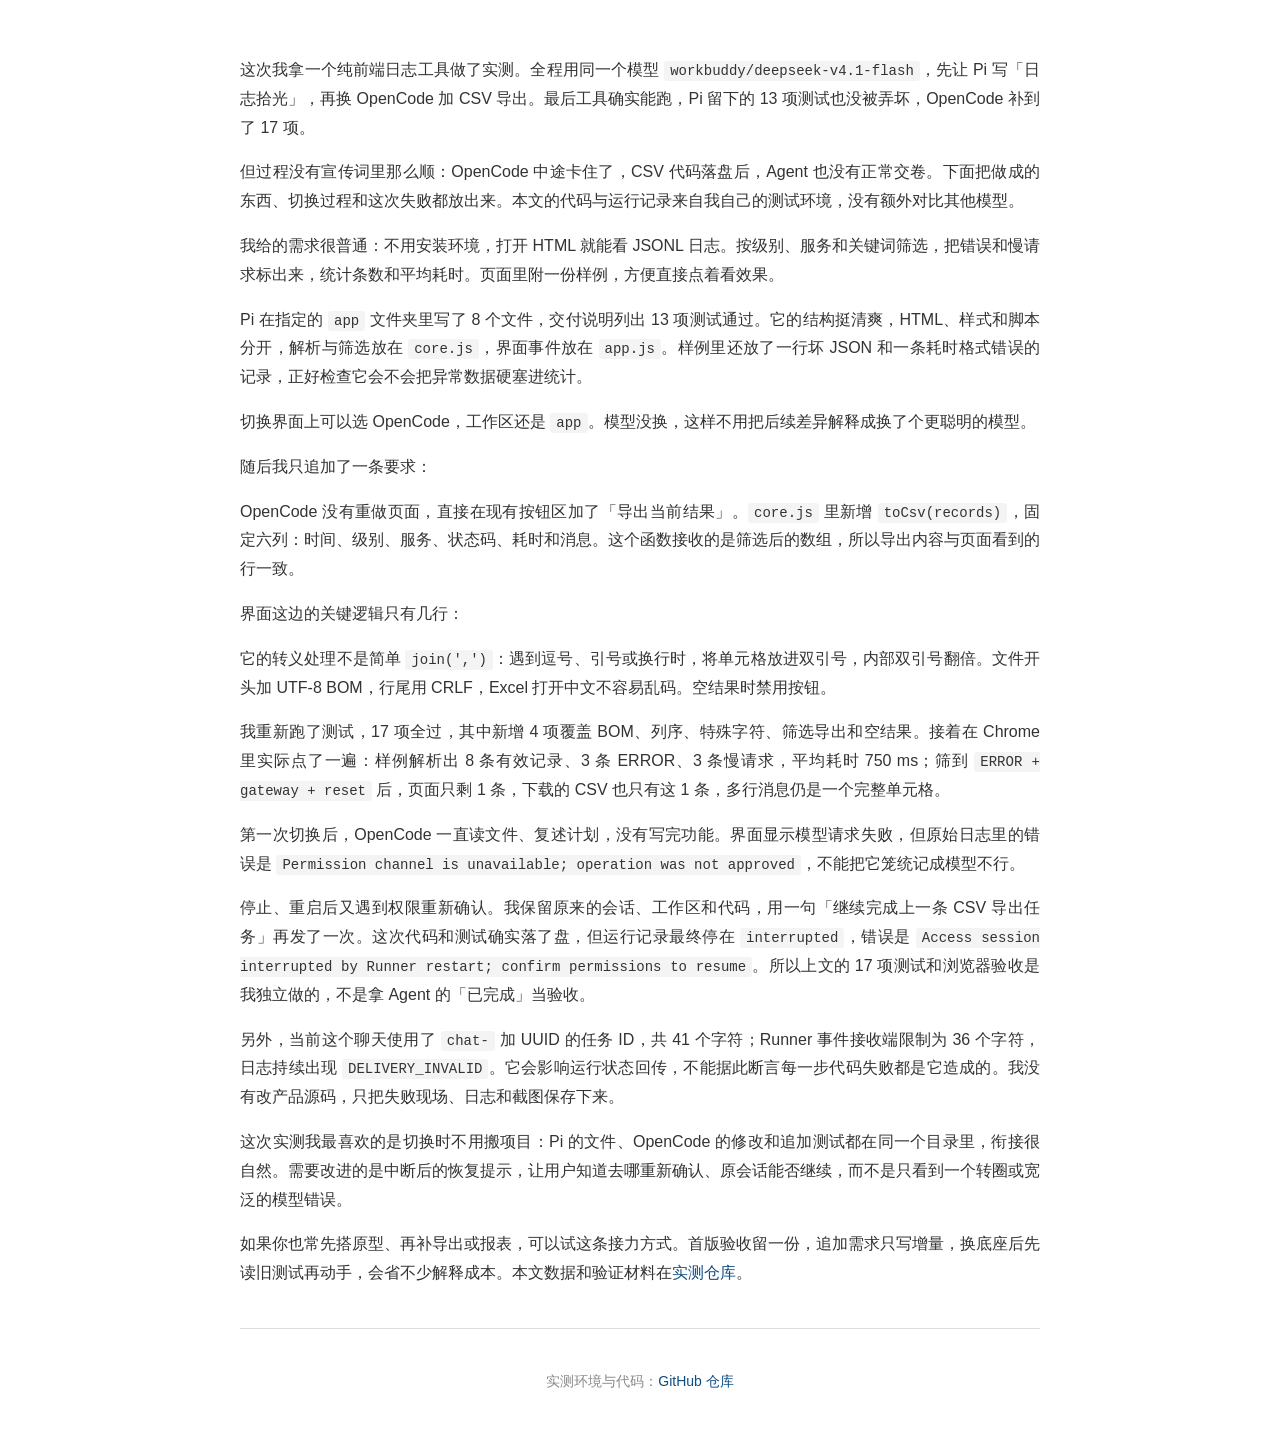
==== article.html @ 6776e80d "Cross-base development handoff evaluation: Pi + OpenCode log viewer with CSV export" ====
<!DOCTYPE html>
<html lang="zh-CN">
<head>
    <meta charset="UTF-8">
    <meta name="viewport" content="width=device-width, initial-scale=1.0">
    <title>我让 Pi 和 OpenCode 接力写了个日志工具，SoduWork 的跨底座开发实测</title>
    <style>
        body { max-width: 800px; margin: 0 auto; padding: 40px 20px; font-family: -apple-system, BlinkMacSystemFont, "Segoe UI", Roboto, "Helvetica Neue", Arial, "PingFang SC", "Microsoft YaHei", sans-serif; line-height: 1.8; color: #333; }
        h1 { color: #0F4C81; border-bottom: 2px solid #0F4C81; padding-bottom: 10px; font-size: 28px; }
        h2 { color: #0F4C81; margin-top: 40px; font-size: 22px; }
        h3 { color: #1a5a8a; margin-top: 30px; font-size: 18px; }
        code { background: #f4f4f4; padding: 2px 6px; border-radius: 3px; font-family: Consolas, Monaco, "Courier New", monospace; font-size: 14px; }
        pre { background: #f4f4f4; padding: 16px; border-radius: 8px; overflow-x: auto; border: 1px solid #e0e0e0; }
        pre code { background: none; padding: 0; font-size: 13px; line-height: 1.5; }
        img { max-width: 100%; height: auto; display: block; margin: 24px auto; border: 1px solid #ddd; border-radius: 4px; box-shadow: 0 2px 8px rgba(0,0,0,0.1); }
        a { color: #0F4C81; text-decoration: none; }
        a:hover { text-decoration: underline; }
        blockquote { border-left: 4px solid #0F4C81; margin: 16px 0; padding: 12px 20px; color: #555; background: #f8f9fa; border-radius: 0 4px 4px 0; }
        p { margin: 16px 0; text-align: justify; }
        strong { color: #222; }
    </style>
</head>
<body>
<p>这次我拿一个纯前端日志工具做了实测。全程用同一个模型 <code>workbuddy/deepseek-v4.1-flash</code>，先让 Pi 写「日志拾光」，再换 OpenCode 加 CSV 导出。最后工具确实能跑，Pi 留下的 13 项测试也没被弄坏，OpenCode 补到了 17 项。</p>
<p>但过程没有宣传词里那么顺：OpenCode 中途卡住了，CSV 代码落盘后，Agent 也没有正常交卷。下面把做成的东西、切换过程和这次失败都放出来。本文的代码与运行记录来自我自己的测试环境，没有额外对比其他模型。</p>
<p>我给的需求很普通：不用安装环境，打开 HTML 就能看 JSONL 日志。按级别、服务和关键词筛选，把错误和慢请求标出来，统计条数和平均耗时。页面里附一份样例，方便直接点着看效果。</p>
<p>Pi 在指定的 <code>app</code> 文件夹里写了 8 个文件，交付说明列出 13 项测试通过。它的结构挺清爽，HTML、样式和脚本分开，解析与筛选放在 <code>core.js</code>，界面事件放在 <code>app.js</code>。样例里还放了一行坏 JSON 和一条耗时格式错误的记录，正好检查它会不会把异常数据硬塞进统计。</p>
<p>切换界面上可以选 OpenCode，工作区还是 <code>app</code>。模型没换，这样不用把后续差异解释成换了个更聪明的模型。</p>
<p>随后我只追加了一条要求：</p>
<p>OpenCode 没有重做页面，直接在现有按钮区加了「导出当前结果」。<code>core.js</code> 里新增 <code>toCsv(records)</code>，固定六列：时间、级别、服务、状态码、耗时和消息。这个函数接收的是筛选后的数组，所以导出内容与页面看到的行一致。</p>
<p>界面这边的关键逻辑只有几行：</p>
<p>它的转义处理不是简单 <code>join(',')</code>：遇到逗号、引号或换行时，将单元格放进双引号，内部双引号翻倍。文件开头加 UTF-8 BOM，行尾用 CRLF，Excel 打开中文不容易乱码。空结果时禁用按钮。</p>
<p>我重新跑了测试，17 项全过，其中新增 4 项覆盖 BOM、列序、特殊字符、筛选导出和空结果。接着在 Chrome 里实际点了一遍：样例解析出 8 条有效记录、3 条 ERROR、3 条慢请求，平均耗时 750 ms；筛到 <code>ERROR + gateway + reset</code> 后，页面只剩 1 条，下载的 CSV 也只有这 1 条，多行消息仍是一个完整单元格。</p>
<p>第一次切换后，OpenCode 一直读文件、复述计划，没有写完功能。界面显示模型请求失败，但原始日志里的错误是 <code>Permission channel is unavailable; operation was not approved</code>，不能把它笼统记成模型不行。</p>
<p>停止、重启后又遇到权限重新确认。我保留原来的会话、工作区和代码，用一句「继续完成上一条 CSV 导出任务」再发了一次。这次代码和测试确实落了盘，但运行记录最终停在 <code>interrupted</code>，错误是 <code>Access session interrupted by Runner restart; confirm permissions to resume</code>。所以上文的 17 项测试和浏览器验收是我独立做的，不是拿 Agent 的「已完成」当验收。</p>
<p>另外，当前这个聊天使用了 <code>chat-</code> 加 UUID 的任务 ID，共 41 个字符；Runner 事件接收端限制为 36 个字符，日志持续出现 <code>DELIVERY_INVALID</code>。它会影响运行状态回传，不能据此断言每一步代码失败都是它造成的。我没有改产品源码，只把失败现场、日志和截图保存下来。</p>
<p>这次实测我最喜欢的是切换时不用搬项目：Pi 的文件、OpenCode 的修改和追加测试都在同一个目录里，衔接很自然。需要改进的是中断后的恢复提示，让用户知道去哪重新确认、原会话能否继续，而不是只看到一个转圈或宽泛的模型错误。</p>
<p>如果你也常先搭原型、再补导出或报表，可以试这条接力方式。首版验收留一份，追加需求只写增量，换底座后先读旧测试再动手，会省不少解释成本。本文数据和验证材料在<a href="https://github.com/YJduck123/soduwork-opencode-handoff-eval">实测仓库</a>。</p>
<hr style="margin: 40px 0; border: none; border-top: 1px solid #ddd;">
<p style="text-align: center; color: #888; font-size: 14px;">实测环境与代码：<a href="https://github.com/YJduck123/soduwork-opencode-handoff-eval">GitHub 仓库</a></p>
</body>
</html>
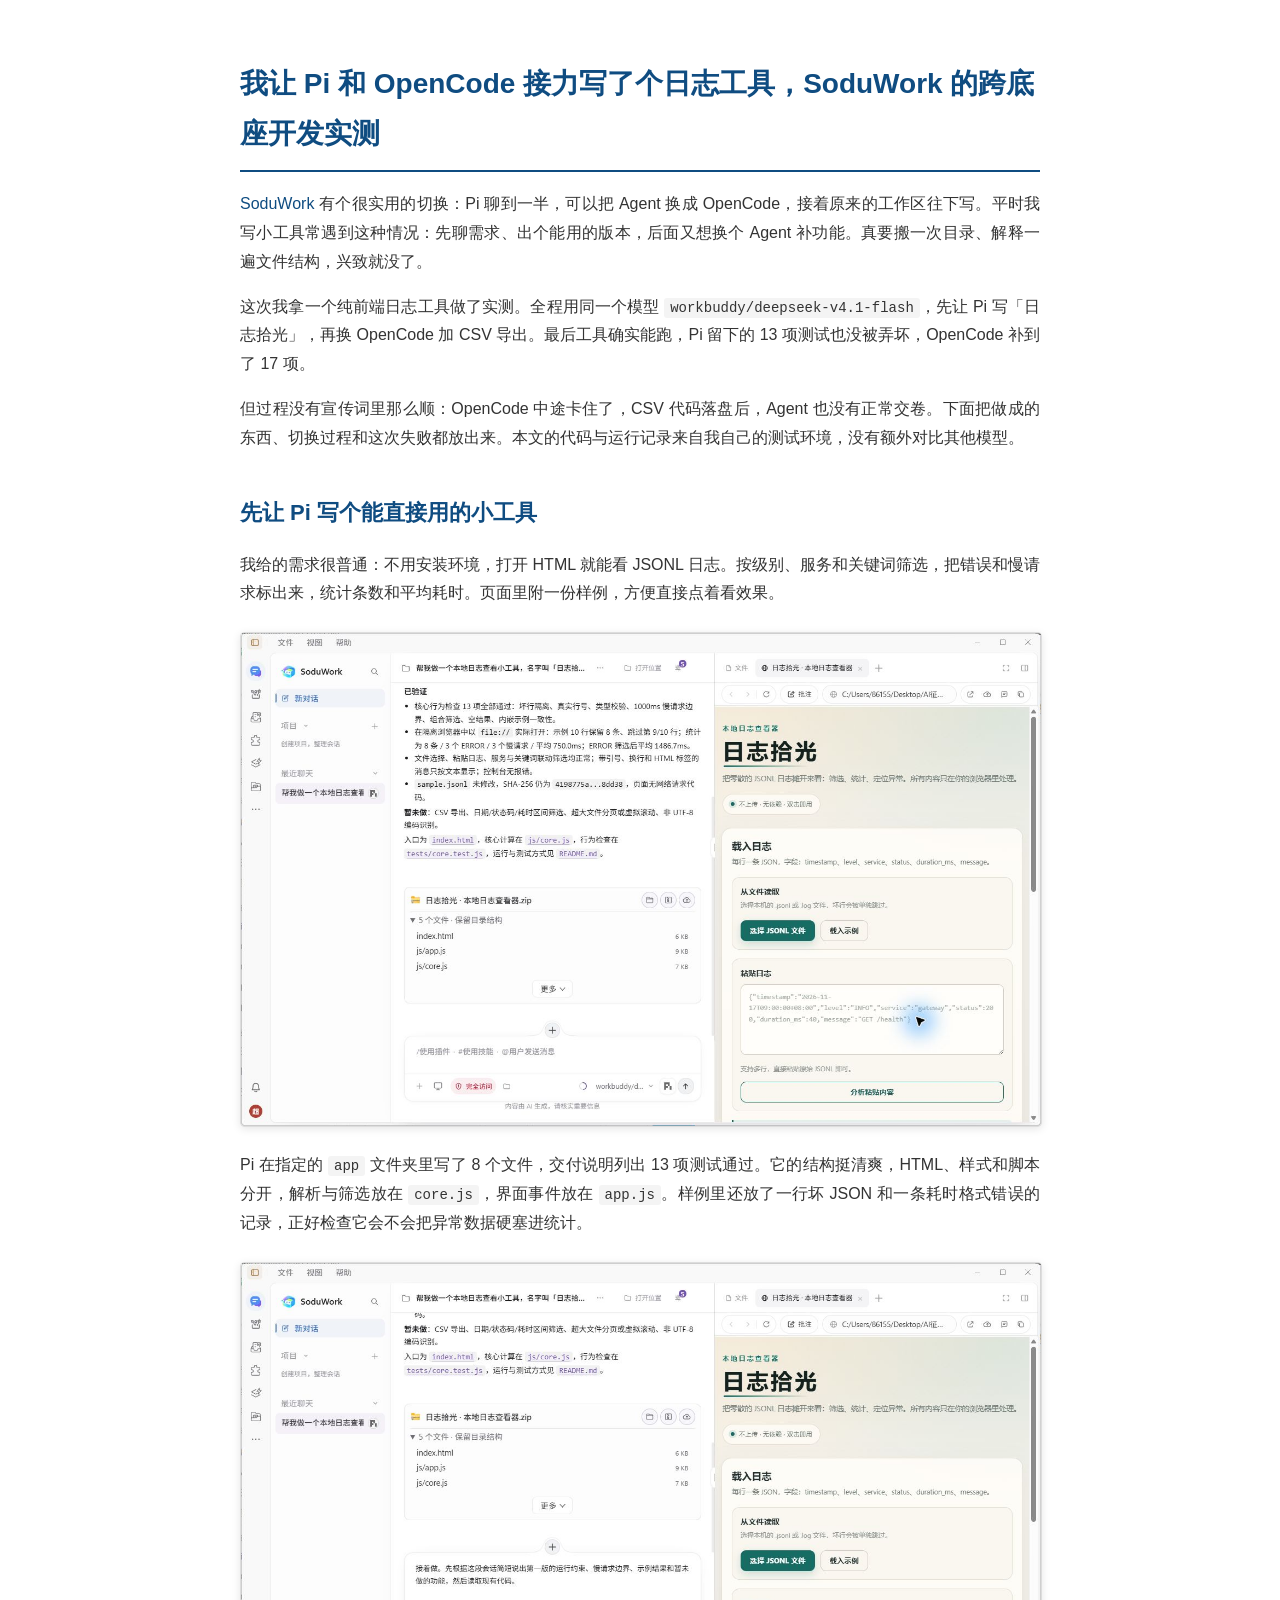
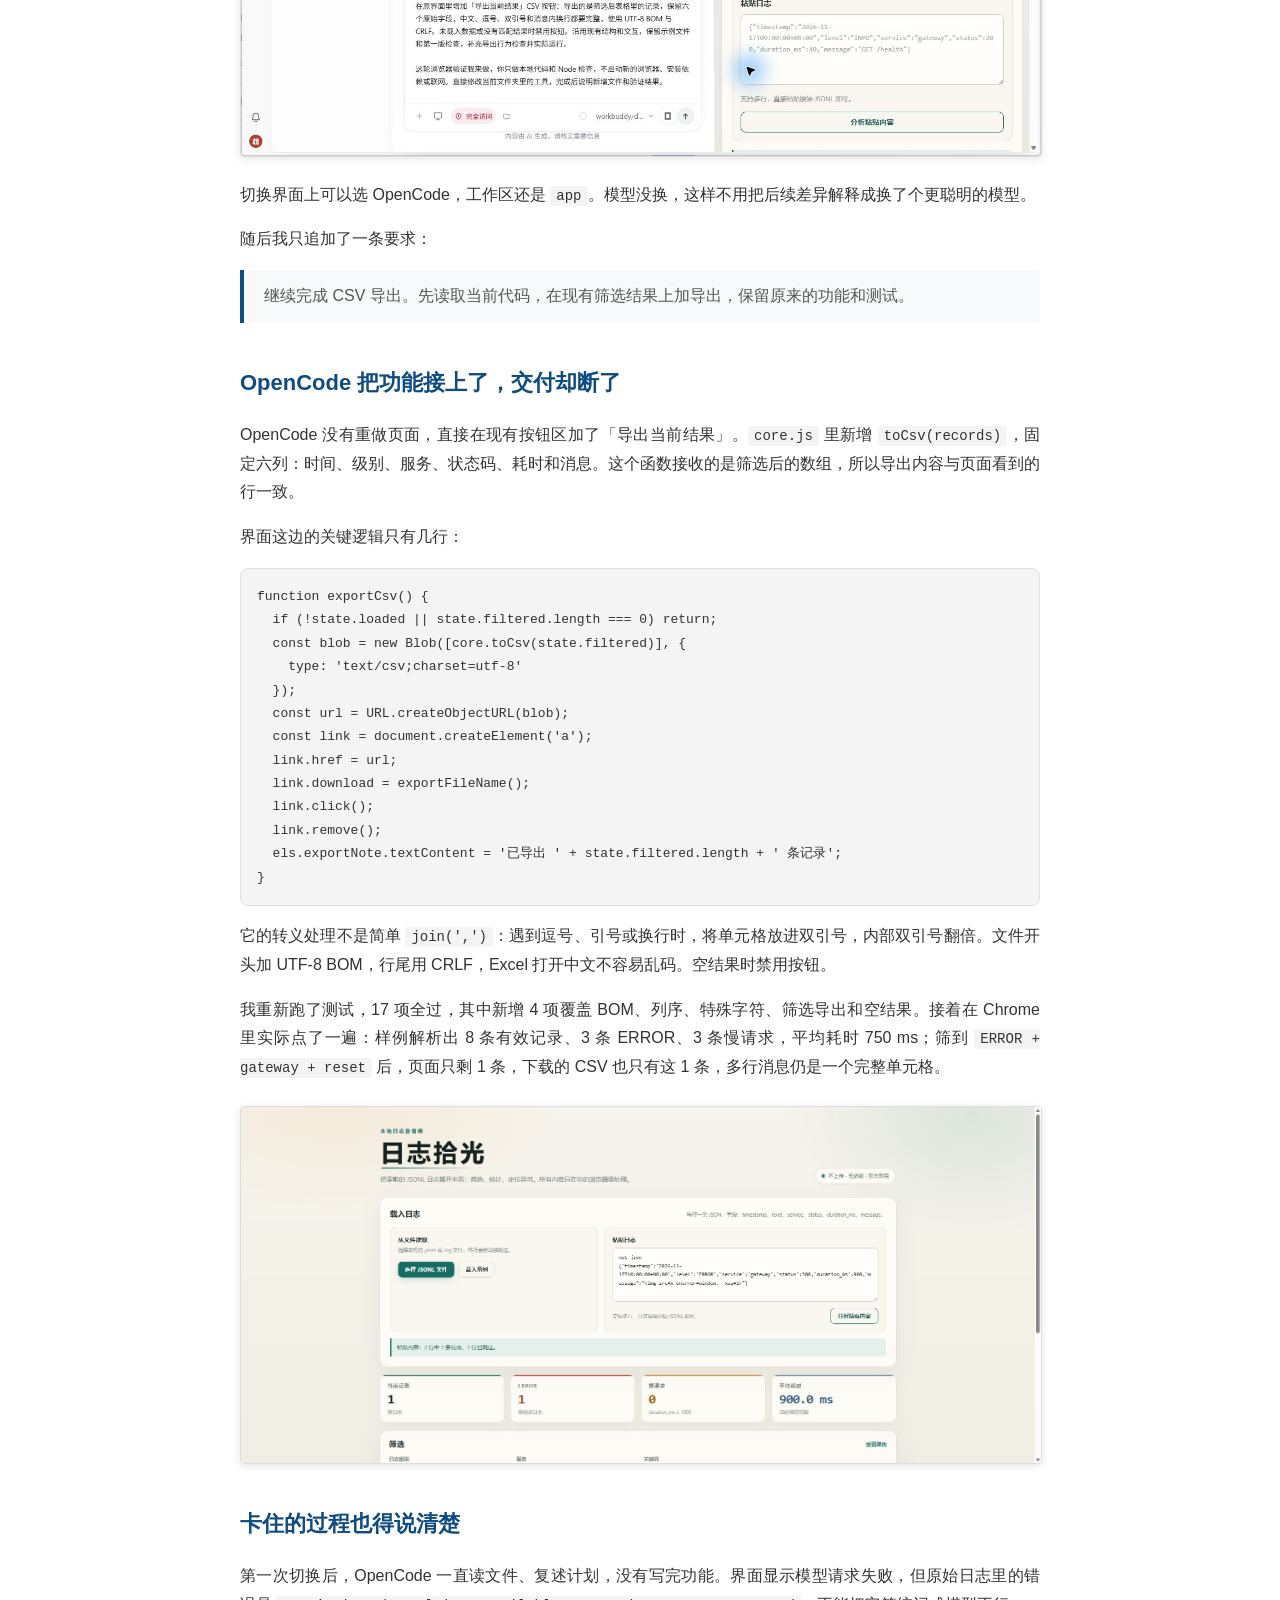
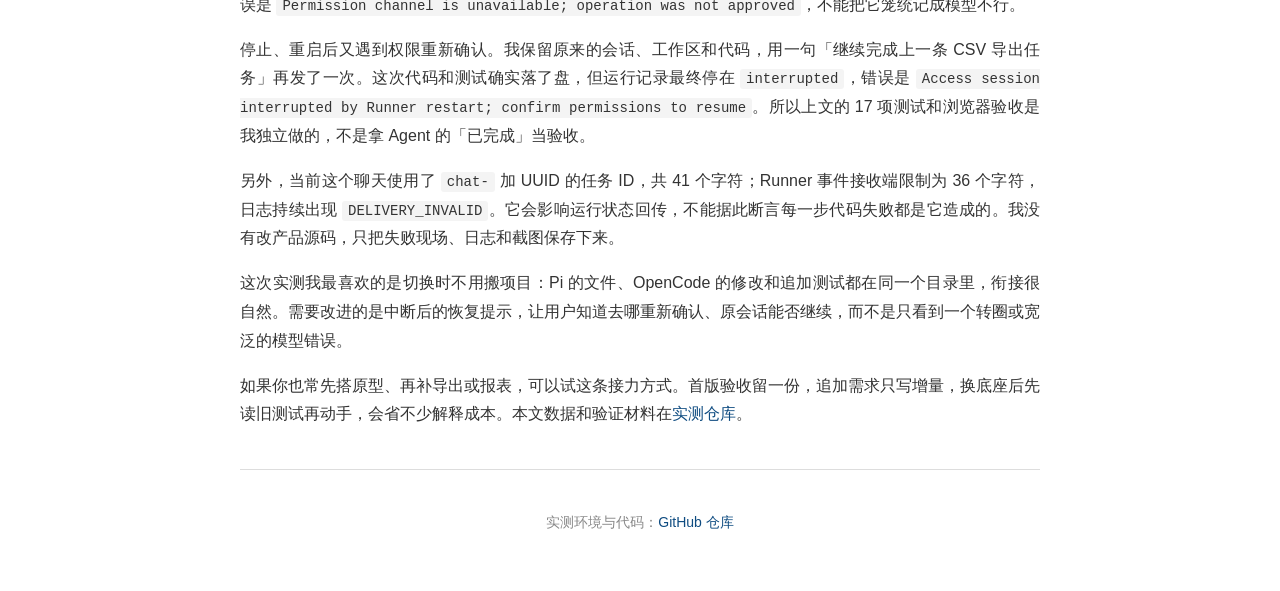
==== commit 77c19191: "Add article.html with proper formatting" ====
--- a/article.html
+++ b/article.html
@@ -10,7 +10,7 @@
         h2 { color: #0F4C81; margin-top: 40px; font-size: 22px; }
         h3 { color: #1a5a8a; margin-top: 30px; font-size: 18px; }
         code { background: #f4f4f4; padding: 2px 6px; border-radius: 3px; font-family: Consolas, Monaco, "Courier New", monospace; font-size: 14px; }
-        pre { background: #f4f4f4; padding: 16px; border-radius: 8px; overflow-x: auto; border: 1px solid #e0e0e0; }
+        pre { background: #f4f4f4; padding: 16px; border-radius: 8px; overflow-x: auto; border: 1px solid #e0e0e0; margin: 16px 0; }
         pre code { background: none; padding: 0; font-size: 13px; line-height: 1.5; }
         img { max-width: 100%; height: auto; display: block; margin: 24px auto; border: 1px solid #ddd; border-radius: 4px; box-shadow: 0 2px 8px rgba(0,0,0,0.1); }
         a { color: #0F4C81; text-decoration: none; }
@@ -21,16 +21,38 @@
     </style>
 </head>
 <body>
+<h1>我让 Pi 和 OpenCode 接力写了个日志工具，SoduWork 的跨底座开发实测</h1>
+<p><a href="https://github.com/mdiri-ai/SoduWork">SoduWork</a> 有个很实用的切换：Pi 聊到一半，可以把 Agent 换成 OpenCode，接着原来的工作区往下写。平时我写小工具常遇到这种情况：先聊需求、出个能用的版本，后面又想换个 Agent 补功能。真要搬一次目录、解释一遍文件结构，兴致就没了。</p>
 <p>这次我拿一个纯前端日志工具做了实测。全程用同一个模型 <code>workbuddy/deepseek-v4.1-flash</code>，先让 Pi 写「日志拾光」，再换 OpenCode 加 CSV 导出。最后工具确实能跑，Pi 留下的 13 项测试也没被弄坏，OpenCode 补到了 17 项。</p>
 <p>但过程没有宣传词里那么顺：OpenCode 中途卡住了，CSV 代码落盘后，Agent 也没有正常交卷。下面把做成的东西、切换过程和这次失败都放出来。本文的代码与运行记录来自我自己的测试环境，没有额外对比其他模型。</p>
+<h2>先让 Pi 写个能直接用的小工具</h2>
 <p>我给的需求很普通：不用安装环境，打开 HTML 就能看 JSONL 日志。按级别、服务和关键词筛选，把错误和慢请求标出来，统计条数和平均耗时。页面里附一份样例，方便直接点着看效果。</p>
+<img src="evidence/screenshots/01-pi-delivery.jpg" alt="Pi 首版交付：文件、说明和测试">
 <p>Pi 在指定的 <code>app</code> 文件夹里写了 8 个文件，交付说明列出 13 项测试通过。它的结构挺清爽，HTML、样式和脚本分开，解析与筛选放在 <code>core.js</code>，界面事件放在 <code>app.js</code>。样例里还放了一行坏 JSON 和一条耗时格式错误的记录，正好检查它会不会把异常数据硬塞进统计。</p>
+<img src="evidence/screenshots/02-switch-opencode.jpg" alt="切换到 OpenCode，保留原工作区">
 <p>切换界面上可以选 OpenCode，工作区还是 <code>app</code>。模型没换，这样不用把后续差异解释成换了个更聪明的模型。</p>
 <p>随后我只追加了一条要求：</p>
+<blockquote>继续完成 CSV 导出。先读取当前代码，在现有筛选结果上加导出，保留原来的功能和测试。</blockquote>
+<h2>OpenCode 把功能接上了，交付却断了</h2>
 <p>OpenCode 没有重做页面，直接在现有按钮区加了「导出当前结果」。<code>core.js</code> 里新增 <code>toCsv(records)</code>，固定六列：时间、级别、服务、状态码、耗时和消息。这个函数接收的是筛选后的数组，所以导出内容与页面看到的行一致。</p>
 <p>界面这边的关键逻辑只有几行：</p>
+<pre><code class="language-js">function exportCsv() {
+  if (!state.loaded || state.filtered.length === 0) return;
+  const blob = new Blob([core.toCsv(state.filtered)], {
+    type: 'text/csv;charset=utf-8'
+  });
+  const url = URL.createObjectURL(blob);
+  const link = document.createElement('a');
+  link.href = url;
+  link.download = exportFileName();
+  link.click();
+  link.remove();
+  els.exportNote.textContent = '已导出 ' + state.filtered.length + ' 条记录';
+}</code></pre>
 <p>它的转义处理不是简单 <code>join(',')</code>：遇到逗号、引号或换行时，将单元格放进双引号，内部双引号翻倍。文件开头加 UTF-8 BOM，行尾用 CRLF，Excel 打开中文不容易乱码。空结果时禁用按钮。</p>
 <p>我重新跑了测试，17 项全过，其中新增 4 项覆盖 BOM、列序、特殊字符、筛选导出和空结果。接着在 Chrome 里实际点了一遍：样例解析出 8 条有效记录、3 条 ERROR、3 条慢请求，平均耗时 750 ms；筛到 <code>ERROR + gateway + reset</code> 后，页面只剩 1 条，下载的 CSV 也只有这 1 条，多行消息仍是一个完整单元格。</p>
+<img src="evidence/screenshots/03-log-viewer-accepted.jpg" alt="日志工具实际运行与异常行提示">
+<h2>卡住的过程也得说清楚</h2>
 <p>第一次切换后，OpenCode 一直读文件、复述计划，没有写完功能。界面显示模型请求失败，但原始日志里的错误是 <code>Permission channel is unavailable; operation was not approved</code>，不能把它笼统记成模型不行。</p>
 <p>停止、重启后又遇到权限重新确认。我保留原来的会话、工作区和代码，用一句「继续完成上一条 CSV 导出任务」再发了一次。这次代码和测试确实落了盘，但运行记录最终停在 <code>interrupted</code>，错误是 <code>Access session interrupted by Runner restart; confirm permissions to resume</code>。所以上文的 17 项测试和浏览器验收是我独立做的，不是拿 Agent 的「已完成」当验收。</p>
 <p>另外，当前这个聊天使用了 <code>chat-</code> 加 UUID 的任务 ID，共 41 个字符；Runner 事件接收端限制为 36 个字符，日志持续出现 <code>DELIVERY_INVALID</code>。它会影响运行状态回传，不能据此断言每一步代码失败都是它造成的。我没有改产品源码，只把失败现场、日志和截图保存下来。</p>
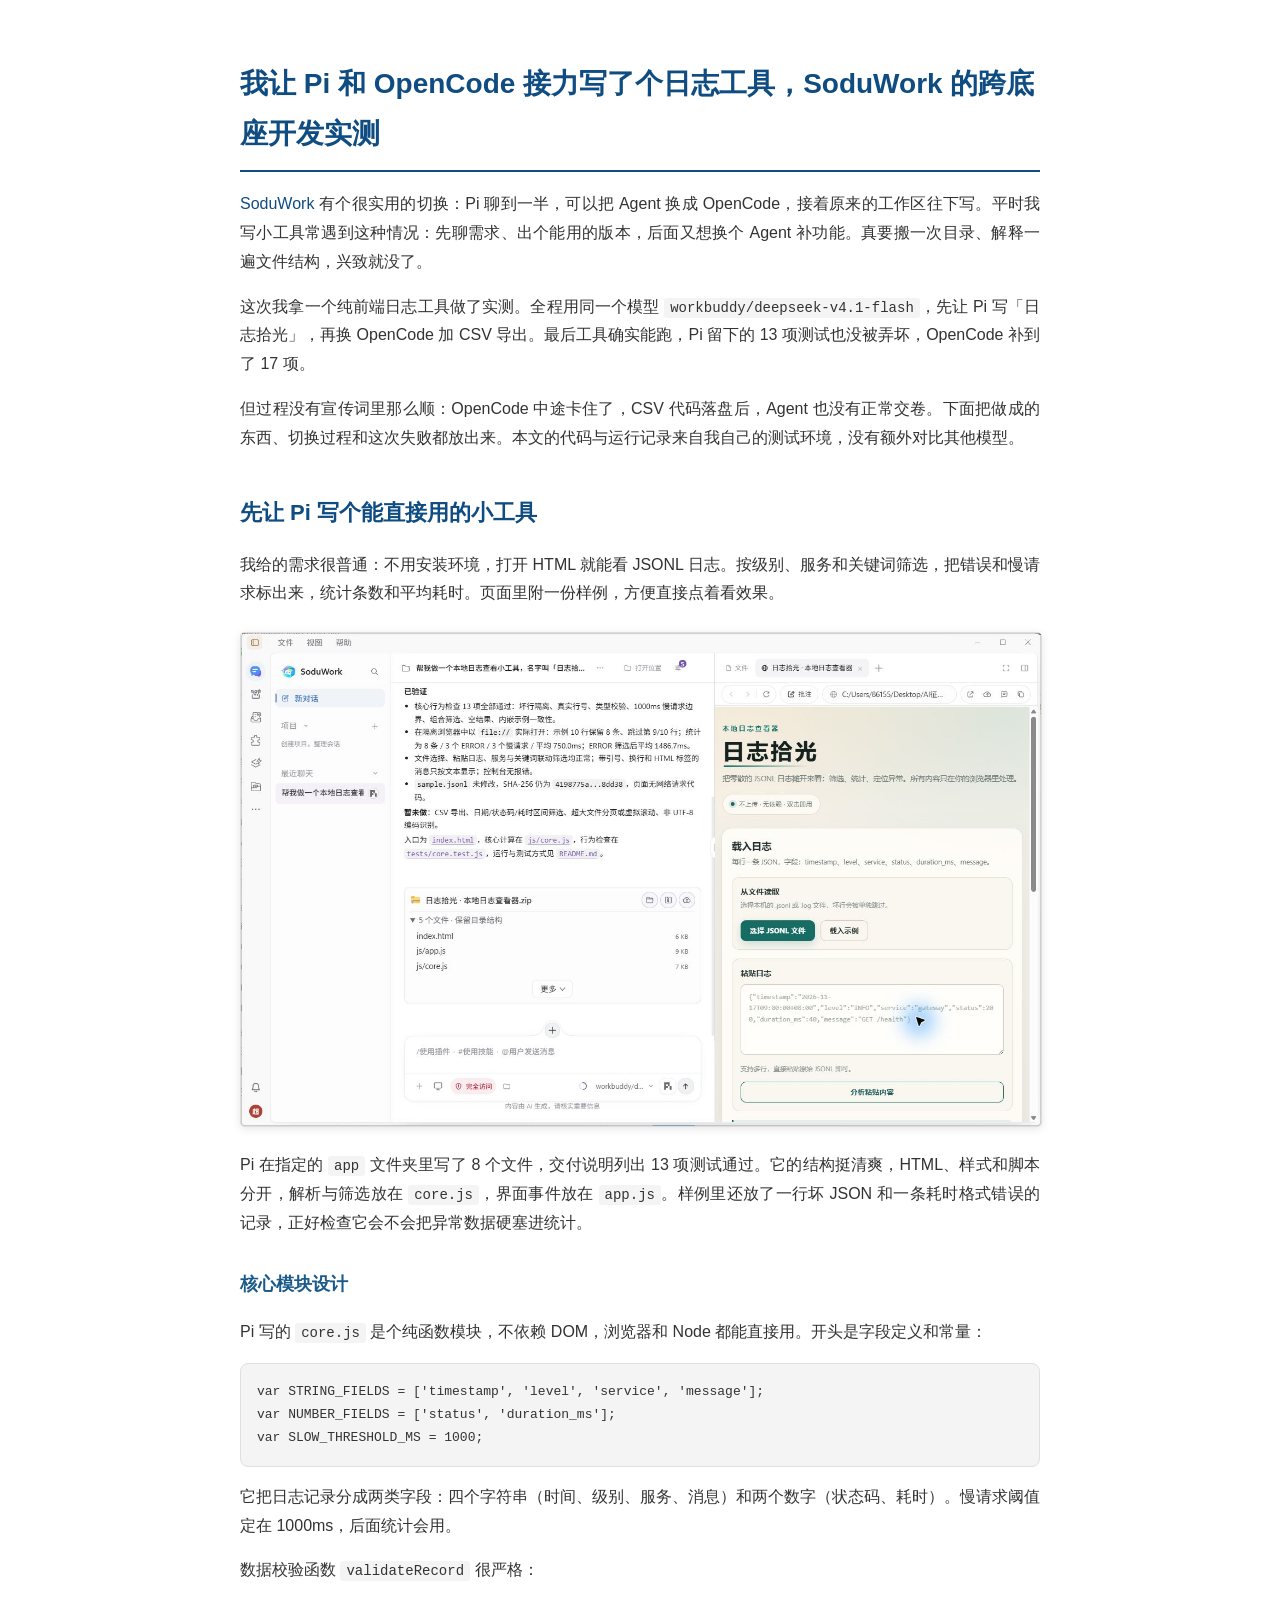
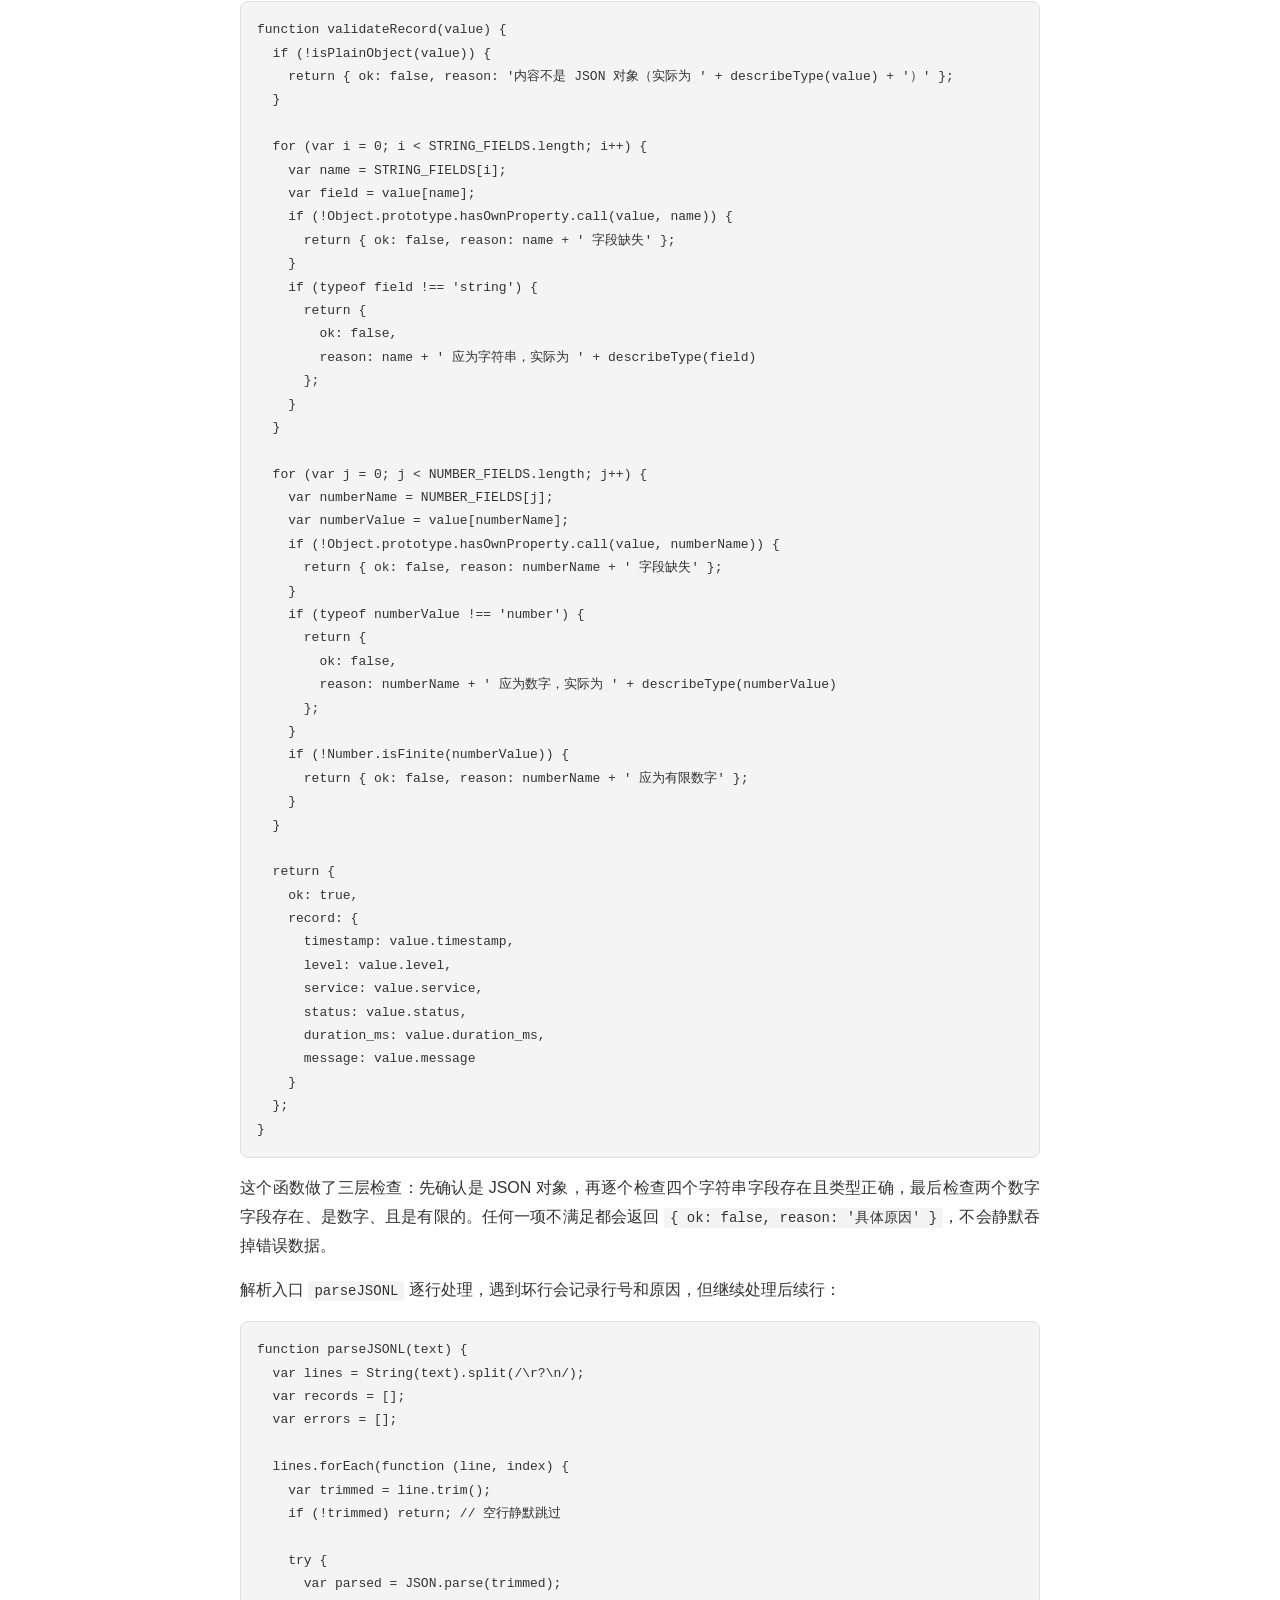
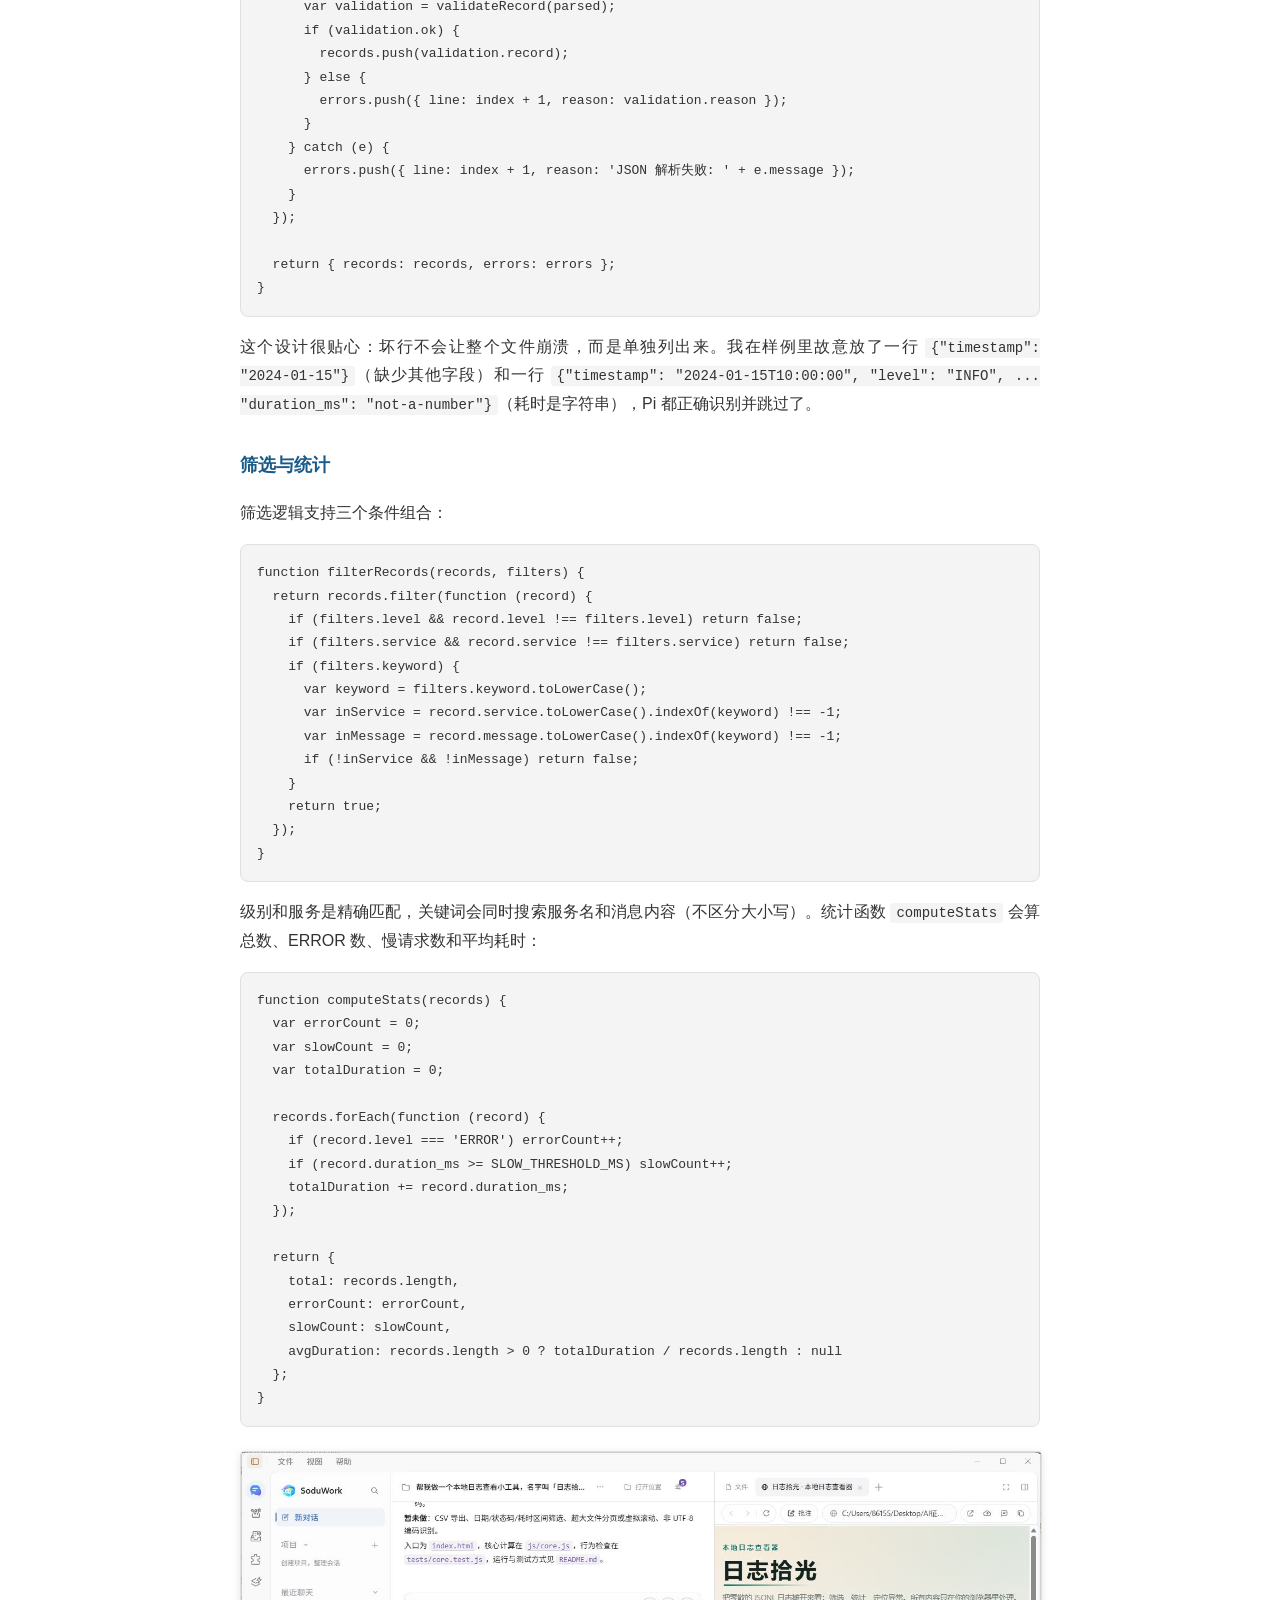
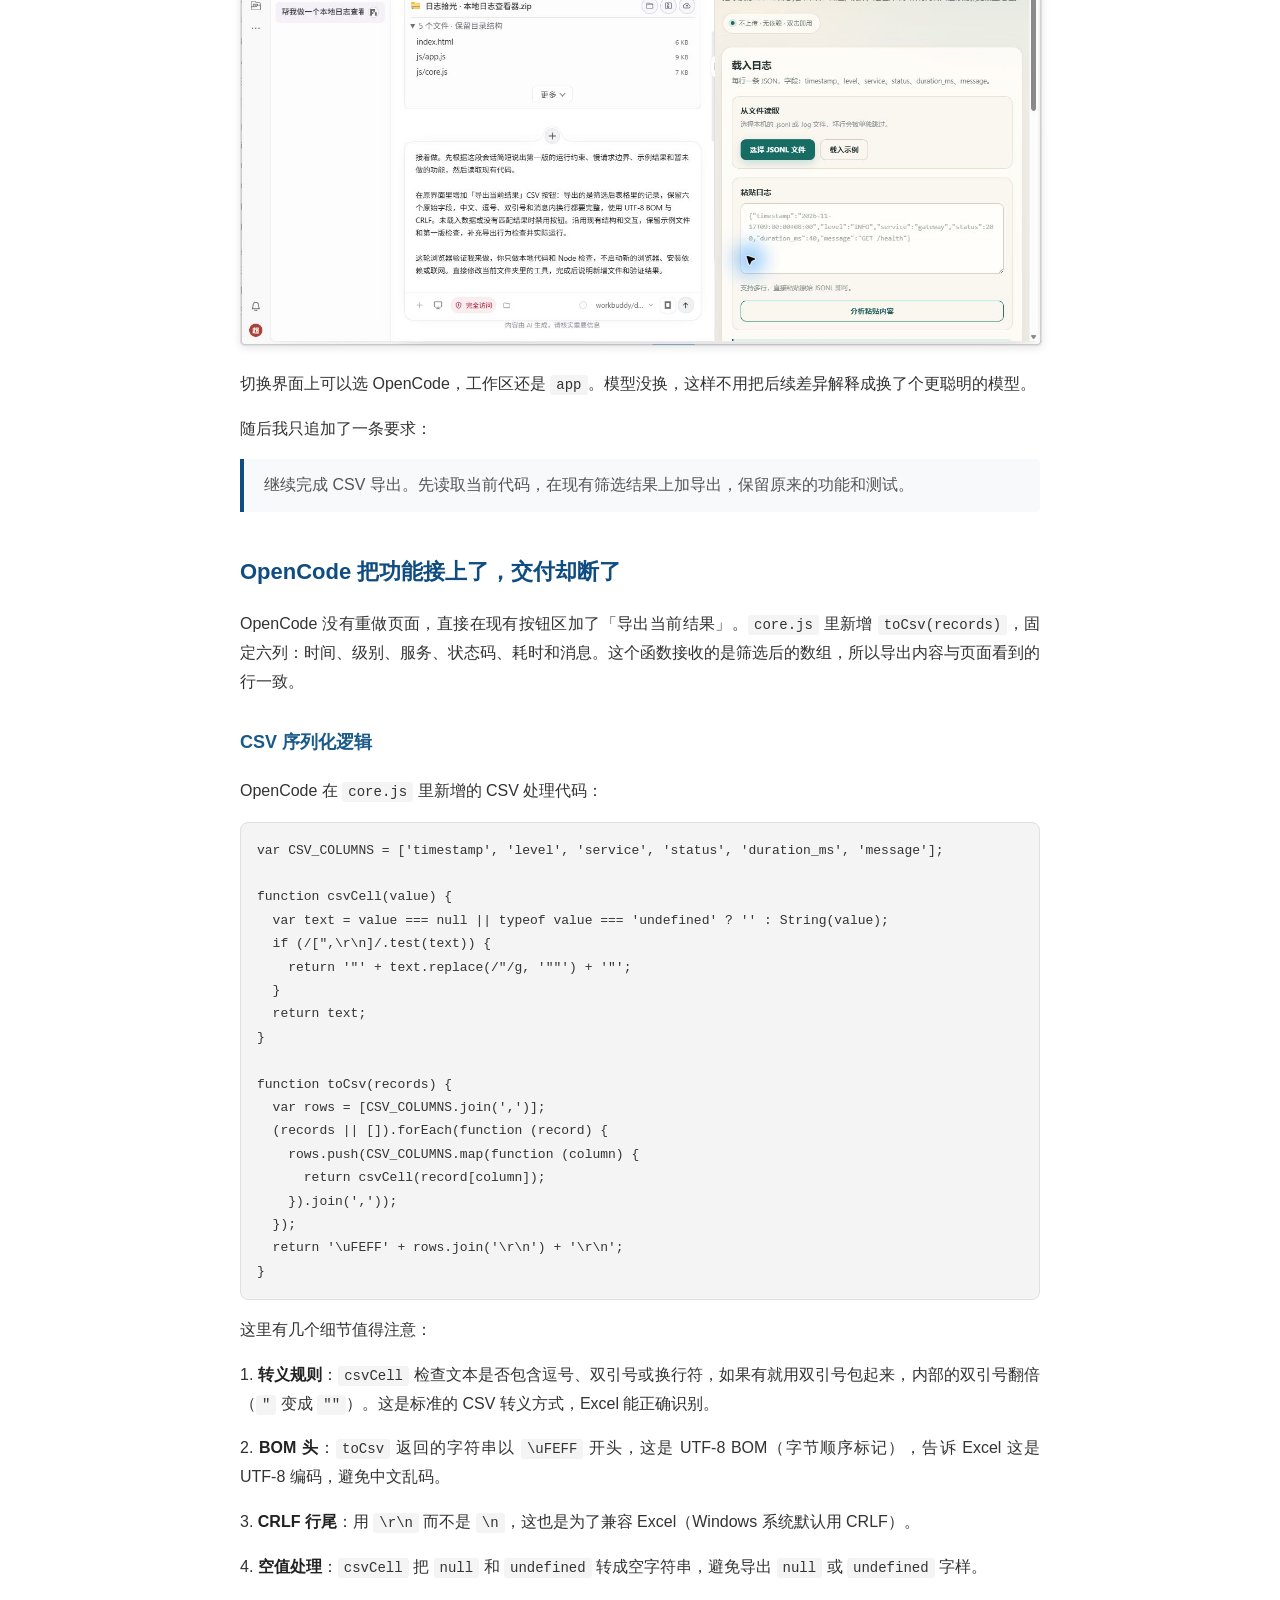
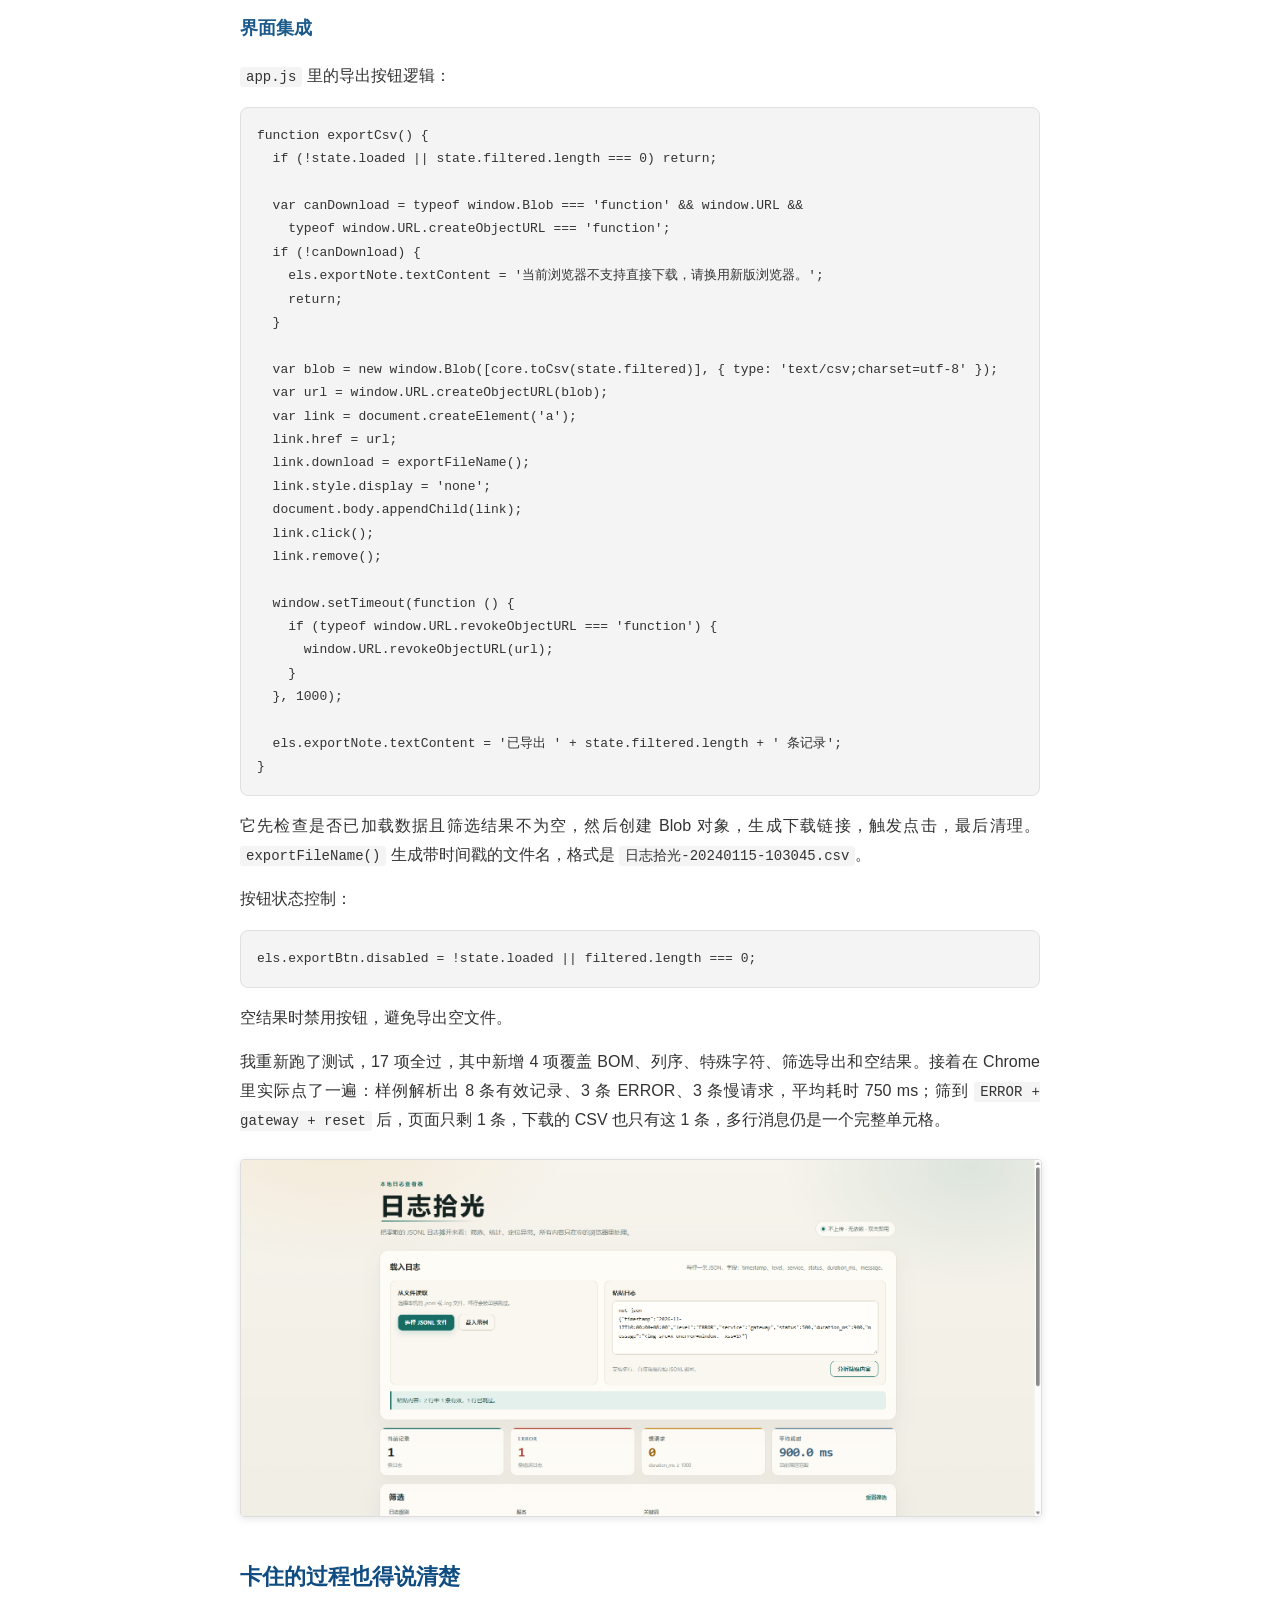
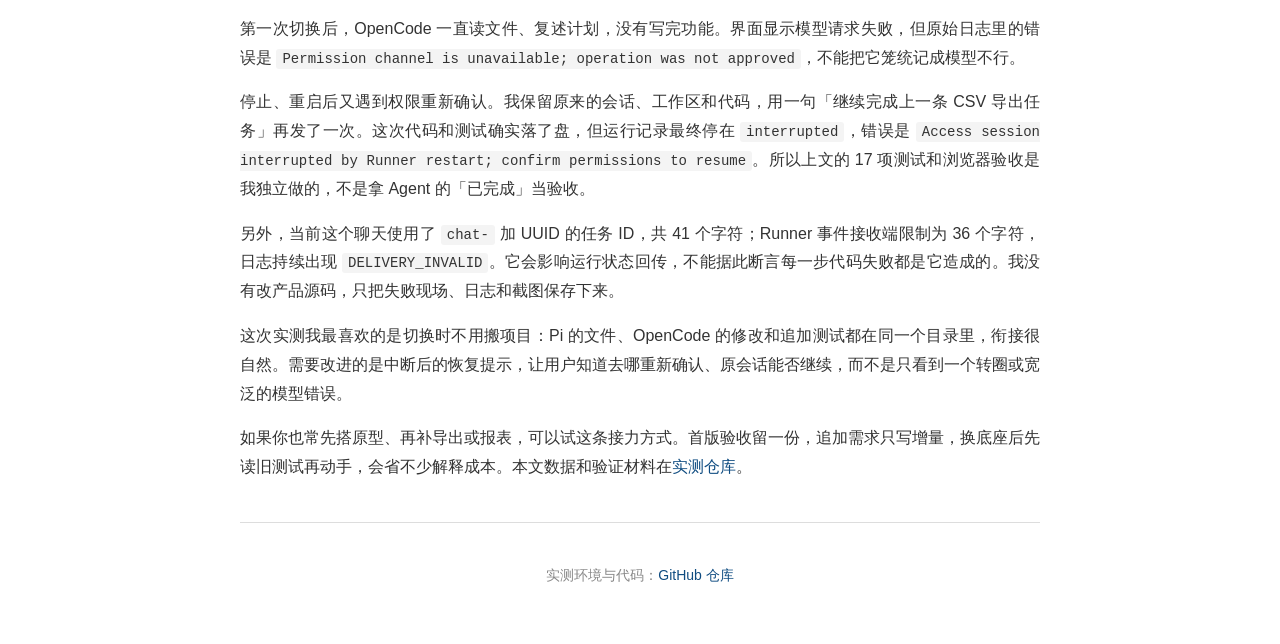
==== commit 732a6bff: "Expand article with detailed code logic and explanations" ====
--- a/article.html
+++ b/article.html
@@ -18,6 +18,8 @@
         blockquote { border-left: 4px solid #0F4C81; margin: 16px 0; padding: 12px 20px; color: #555; background: #f8f9fa; border-radius: 0 4px 4px 0; }
         p { margin: 16px 0; text-align: justify; }
         strong { color: #222; }
+        ol, ul { margin: 16px 0; padding-left: 30px; }
+        li { margin: 8px 0; }
     </style>
 </head>
 <body>
@@ -29,27 +31,188 @@
 <p>我给的需求很普通：不用安装环境，打开 HTML 就能看 JSONL 日志。按级别、服务和关键词筛选，把错误和慢请求标出来，统计条数和平均耗时。页面里附一份样例，方便直接点着看效果。</p>
 <img src="evidence/screenshots/01-pi-delivery.jpg" alt="Pi 首版交付：文件、说明和测试">
 <p>Pi 在指定的 <code>app</code> 文件夹里写了 8 个文件，交付说明列出 13 项测试通过。它的结构挺清爽，HTML、样式和脚本分开，解析与筛选放在 <code>core.js</code>，界面事件放在 <code>app.js</code>。样例里还放了一行坏 JSON 和一条耗时格式错误的记录，正好检查它会不会把异常数据硬塞进统计。</p>
+<h3>核心模块设计</h3>
+<p>Pi 写的 <code>core.js</code> 是个纯函数模块，不依赖 DOM，浏览器和 Node 都能直接用。开头是字段定义和常量：</p>
+<pre><code class="language-js">var STRING_FIELDS = ['timestamp', 'level', 'service', 'message'];
+var NUMBER_FIELDS = ['status', 'duration_ms'];
+var SLOW_THRESHOLD_MS = 1000;</code></pre>
+<p>它把日志记录分成两类字段：四个字符串（时间、级别、服务、消息）和两个数字（状态码、耗时）。慢请求阈值定在 1000ms，后面统计会用。</p>
+<p>数据校验函数 <code>validateRecord</code> 很严格：</p>
+<pre><code class="language-js">function validateRecord(value) {
+  if (!isPlainObject(value)) {
+    return { ok: false, reason: '内容不是 JSON 对象（实际为 ' + describeType(value) + '）' };
+  }
+
+  for (var i = 0; i < STRING_FIELDS.length; i++) {
+    var name = STRING_FIELDS[i];
+    var field = value[name];
+    if (!Object.prototype.hasOwnProperty.call(value, name)) {
+      return { ok: false, reason: name + ' 字段缺失' };
+    }
+    if (typeof field !== 'string') {
+      return {
+        ok: false,
+        reason: name + ' 应为字符串，实际为 ' + describeType(field)
+      };
+    }
+  }
+
+  for (var j = 0; j < NUMBER_FIELDS.length; j++) {
+    var numberName = NUMBER_FIELDS[j];
+    var numberValue = value[numberName];
+    if (!Object.prototype.hasOwnProperty.call(value, numberName)) {
+      return { ok: false, reason: numberName + ' 字段缺失' };
+    }
+    if (typeof numberValue !== 'number') {
+      return {
+        ok: false,
+        reason: numberName + ' 应为数字，实际为 ' + describeType(numberValue)
+      };
+    }
+    if (!Number.isFinite(numberValue)) {
+      return { ok: false, reason: numberName + ' 应为有限数字' };
+    }
+  }
+
+  return {
+    ok: true,
+    record: {
+      timestamp: value.timestamp,
+      level: value.level,
+      service: value.service,
+      status: value.status,
+      duration_ms: value.duration_ms,
+      message: value.message
+    }
+  };
+}</code></pre>
+<p>这个函数做了三层检查：先确认是 JSON 对象，再逐个检查四个字符串字段存在且类型正确，最后检查两个数字字段存在、是数字、且是有限的。任何一项不满足都会返回 <code>{ ok: false, reason: '具体原因' }</code>，不会静默吞掉错误数据。</p>
+<p>解析入口 <code>parseJSONL</code> 逐行处理，遇到坏行会记录行号和原因，但继续处理后续行：</p>
+<pre><code class="language-js">function parseJSONL(text) {
+  var lines = String(text).split(/\r?\n/);
+  var records = [];
+  var errors = [];
+  
+  lines.forEach(function (line, index) {
+    var trimmed = line.trim();
+    if (!trimmed) return; // 空行静默跳过
+    
+    try {
+      var parsed = JSON.parse(trimmed);
+      var validation = validateRecord(parsed);
+      if (validation.ok) {
+        records.push(validation.record);
+      } else {
+        errors.push({ line: index + 1, reason: validation.reason });
+      }
+    } catch (e) {
+      errors.push({ line: index + 1, reason: 'JSON 解析失败: ' + e.message });
+    }
+  });
+  
+  return { records: records, errors: errors };
+}</code></pre>
+<p>这个设计很贴心：坏行不会让整个文件崩溃，而是单独列出来。我在样例里故意放了一行 <code>{"timestamp": "2024-01-15"}</code>（缺少其他字段）和一行 <code>{"timestamp": "2024-01-15T10:00:00", "level": "INFO", ... "duration_ms": "not-a-number"}</code>（耗时是字符串），Pi 都正确识别并跳过了。</p>
+<h3>筛选与统计</h3>
+<p>筛选逻辑支持三个条件组合：</p>
+<pre><code class="language-js">function filterRecords(records, filters) {
+  return records.filter(function (record) {
+    if (filters.level && record.level !== filters.level) return false;
+    if (filters.service && record.service !== filters.service) return false;
+    if (filters.keyword) {
+      var keyword = filters.keyword.toLowerCase();
+      var inService = record.service.toLowerCase().indexOf(keyword) !== -1;
+      var inMessage = record.message.toLowerCase().indexOf(keyword) !== -1;
+      if (!inService && !inMessage) return false;
+    }
+    return true;
+  });
+}</code></pre>
+<p>级别和服务是精确匹配，关键词会同时搜索服务名和消息内容（不区分大小写）。统计函数 <code>computeStats</code> 会算总数、ERROR 数、慢请求数和平均耗时：</p>
+<pre><code class="language-js">function computeStats(records) {
+  var errorCount = 0;
+  var slowCount = 0;
+  var totalDuration = 0;
+  
+  records.forEach(function (record) {
+    if (record.level === 'ERROR') errorCount++;
+    if (record.duration_ms >= SLOW_THRESHOLD_MS) slowCount++;
+    totalDuration += record.duration_ms;
+  });
+  
+  return {
+    total: records.length,
+    errorCount: errorCount,
+    slowCount: slowCount,
+    avgDuration: records.length > 0 ? totalDuration / records.length : null
+  };
+}</code></pre>
 <img src="evidence/screenshots/02-switch-opencode.jpg" alt="切换到 OpenCode，保留原工作区">
 <p>切换界面上可以选 OpenCode，工作区还是 <code>app</code>。模型没换，这样不用把后续差异解释成换了个更聪明的模型。</p>
 <p>随后我只追加了一条要求：</p>
 <blockquote>继续完成 CSV 导出。先读取当前代码，在现有筛选结果上加导出，保留原来的功能和测试。</blockquote>
 <h2>OpenCode 把功能接上了，交付却断了</h2>
 <p>OpenCode 没有重做页面，直接在现有按钮区加了「导出当前结果」。<code>core.js</code> 里新增 <code>toCsv(records)</code>，固定六列：时间、级别、服务、状态码、耗时和消息。这个函数接收的是筛选后的数组，所以导出内容与页面看到的行一致。</p>
-<p>界面这边的关键逻辑只有几行：</p>
+<h3>CSV 序列化逻辑</h3>
+<p>OpenCode 在 <code>core.js</code> 里新增的 CSV 处理代码：</p>
+<pre><code class="language-js">var CSV_COLUMNS = ['timestamp', 'level', 'service', 'status', 'duration_ms', 'message'];
+
+function csvCell(value) {
+  var text = value === null || typeof value === 'undefined' ? '' : String(value);
+  if (/[",\r\n]/.test(text)) {
+    return '"' + text.replace(/"/g, '""') + '"';
+  }
+  return text;
+}
+
+function toCsv(records) {
+  var rows = [CSV_COLUMNS.join(',')];
+  (records || []).forEach(function (record) {
+    rows.push(CSV_COLUMNS.map(function (column) {
+      return csvCell(record[column]);
+    }).join(','));
+  });
+  return '\uFEFF' + rows.join('\r\n') + '\r\n';
+}</code></pre>
+<p>这里有几个细节值得注意：</p>
+<p>1. <strong>转义规则</strong>：<code>csvCell</code> 检查文本是否包含逗号、双引号或换行符，如果有就用双引号包起来，内部的双引号翻倍（<code>"</code> 变成 <code>""</code>）。这是标准的 CSV 转义方式，Excel 能正确识别。</p>
+<p>2. <strong>BOM 头</strong>：<code>toCsv</code> 返回的字符串以 <code>\uFEFF</code> 开头，这是 UTF-8 BOM（字节顺序标记），告诉 Excel 这是 UTF-8 编码，避免中文乱码。</p>
+<p>3. <strong>CRLF 行尾</strong>：用 <code>\r\n</code> 而不是 <code>\n</code>，这也是为了兼容 Excel（Windows 系统默认用 CRLF）。</p>
+<p>4. <strong>空值处理</strong>：<code>csvCell</code> 把 <code>null</code> 和 <code>undefined</code> 转成空字符串，避免导出 <code>null</code> 或 <code>undefined</code> 字样。</p>
+<h3>界面集成</h3>
+<p><code>app.js</code> 里的导出按钮逻辑：</p>
 <pre><code class="language-js">function exportCsv() {
   if (!state.loaded || state.filtered.length === 0) return;
-  const blob = new Blob([core.toCsv(state.filtered)], {
-    type: 'text/csv;charset=utf-8'
-  });
-  const url = URL.createObjectURL(blob);
-  const link = document.createElement('a');
+
+  var canDownload = typeof window.Blob === 'function' && window.URL &&
+    typeof window.URL.createObjectURL === 'function';
+  if (!canDownload) {
+    els.exportNote.textContent = '当前浏览器不支持直接下载，请换用新版浏览器。';
+    return;
+  }
+
+  var blob = new window.Blob([core.toCsv(state.filtered)], { type: 'text/csv;charset=utf-8' });
+  var url = window.URL.createObjectURL(blob);
+  var link = document.createElement('a');
   link.href = url;
   link.download = exportFileName();
+  link.style.display = 'none';
+  document.body.appendChild(link);
   link.click();
   link.remove();
+
+  window.setTimeout(function () {
+    if (typeof window.URL.revokeObjectURL === 'function') {
+      window.URL.revokeObjectURL(url);
+    }
+  }, 1000);
+
   els.exportNote.textContent = '已导出 ' + state.filtered.length + ' 条记录';
 }</code></pre>
-<p>它的转义处理不是简单 <code>join(',')</code>：遇到逗号、引号或换行时，将单元格放进双引号，内部双引号翻倍。文件开头加 UTF-8 BOM，行尾用 CRLF，Excel 打开中文不容易乱码。空结果时禁用按钮。</p>
+<p>它先检查是否已加载数据且筛选结果不为空，然后创建 Blob 对象，生成下载链接，触发点击，最后清理。<code>exportFileName()</code> 生成带时间戳的文件名，格式是 <code>日志拾光-20240115-103045.csv</code>。</p>
+<p>按钮状态控制：</p>
+<pre><code class="language-js">els.exportBtn.disabled = !state.loaded || filtered.length === 0;</code></pre>
+<p>空结果时禁用按钮，避免导出空文件。</p>
 <p>我重新跑了测试，17 项全过，其中新增 4 项覆盖 BOM、列序、特殊字符、筛选导出和空结果。接着在 Chrome 里实际点了一遍：样例解析出 8 条有效记录、3 条 ERROR、3 条慢请求，平均耗时 750 ms；筛到 <code>ERROR + gateway + reset</code> 后，页面只剩 1 条，下载的 CSV 也只有这 1 条，多行消息仍是一个完整单元格。</p>
 <img src="evidence/screenshots/03-log-viewer-accepted.jpg" alt="日志工具实际运行与异常行提示">
 <h2>卡住的过程也得说清楚</h2>
